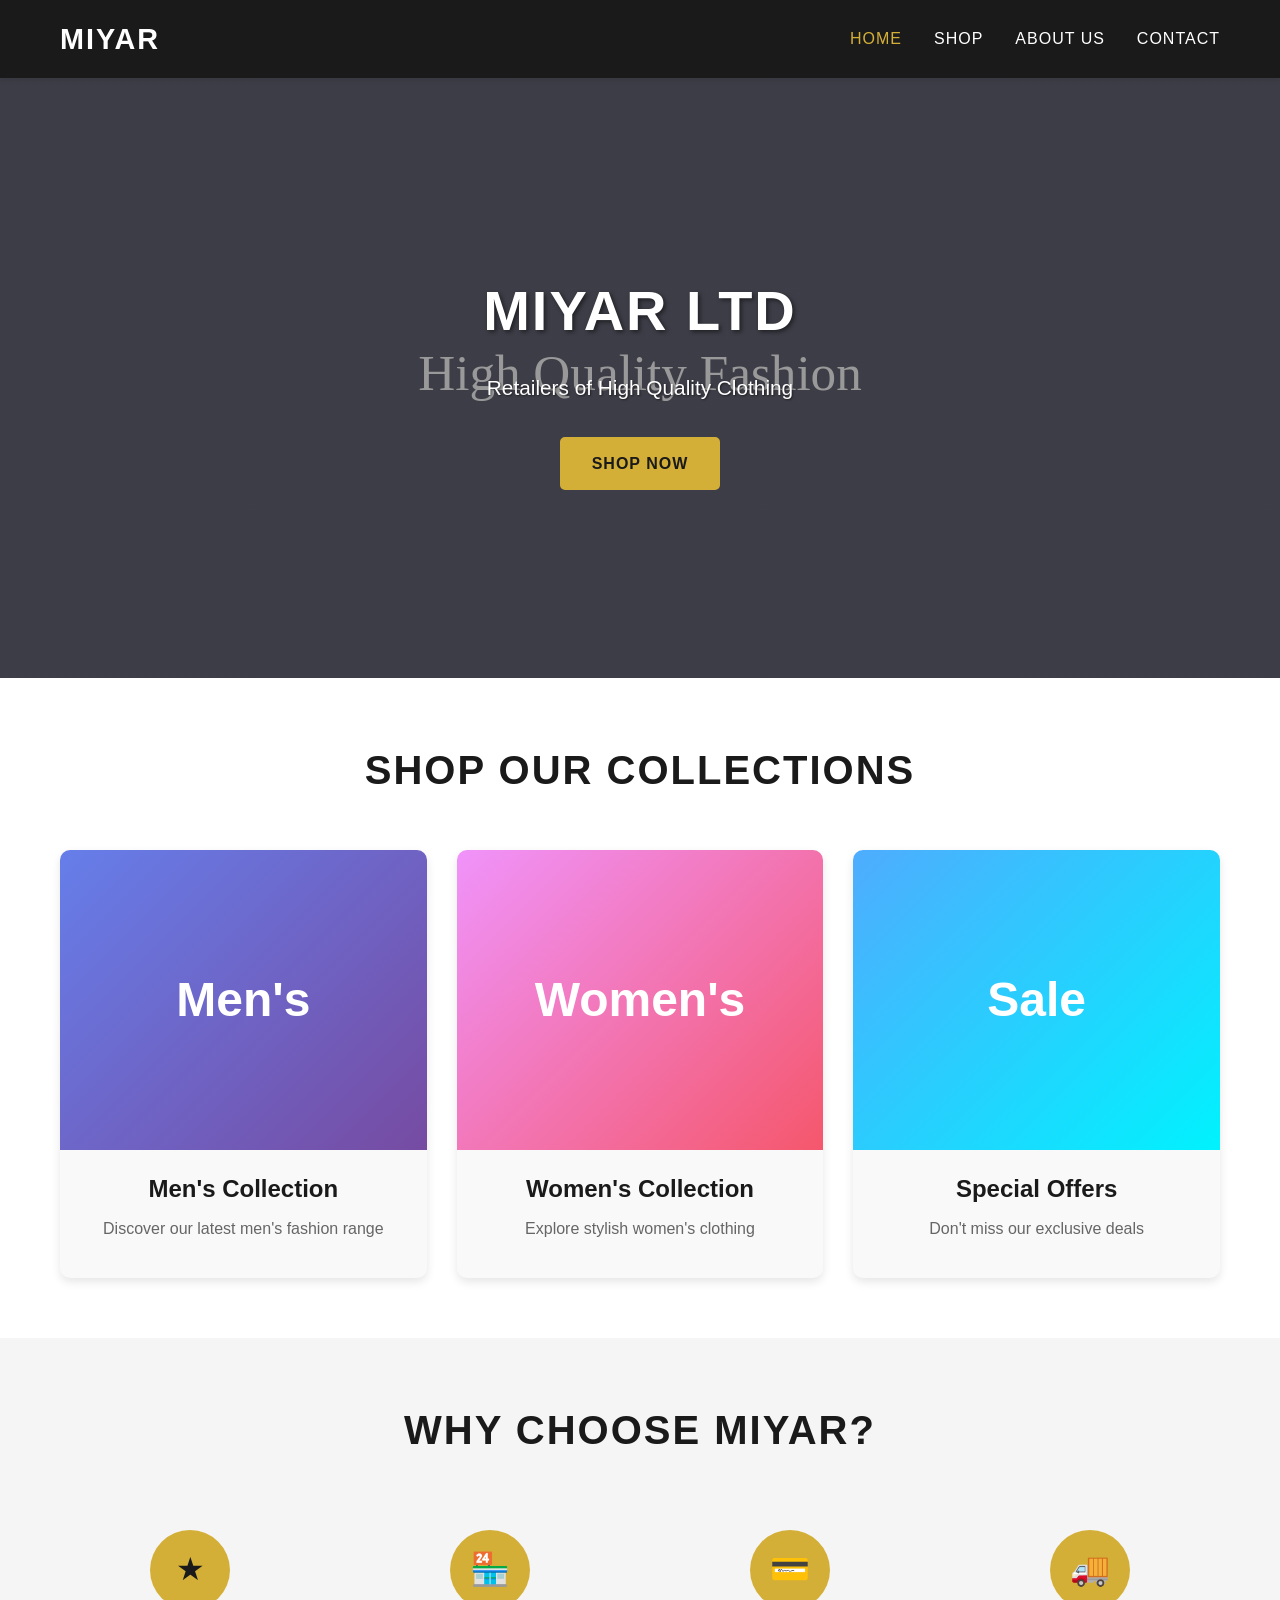
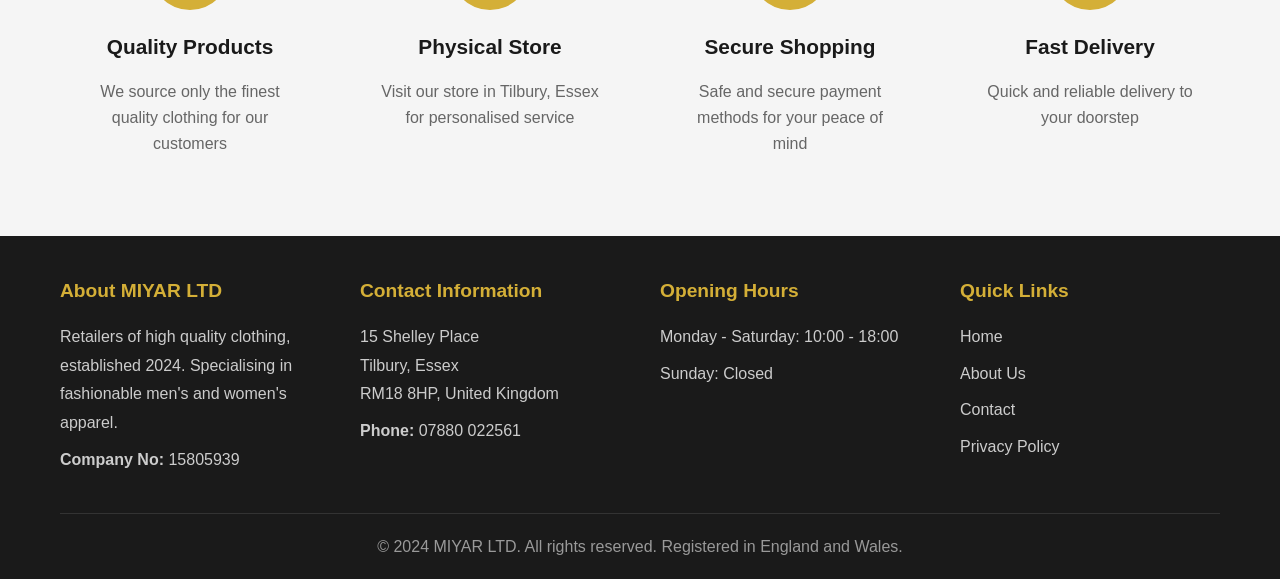
==== index.html @ 46262194 "Create MIYAR LTD website with complete pages - Add index.html with hero banner, product categories, " ====
<!DOCTYPE html>
<html lang="en">
<head>
    <meta charset="UTF-8">
    <meta name="viewport" content="width=device-width, initial-scale=1.0">
    <meta name="description" content="MIYAR LTD - Retailers of high quality clothing in Tilbury, Essex. Specialising in fashionable men's and women's apparel. Visit our store or shop online.">
    <meta name="keywords" content="clothing, fashion, retail, Tilbury, Essex, mens clothing, womens clothing, MIYAR">
    <link rel="canonical" href="http://miyar.uk/">
    <title>MIYAR LTD: Retailers of High Quality Clothing</title>
    <style>
        * {
            margin: 0;
            padding: 0;
            box-sizing: border-box;
        }

        body {
            font-family: 'Segoe UI', Tahoma, Geneva, Verdana, sans-serif;
            line-height: 1.6;
            color: #333;
            background-color: #fff;
        }

        /* Navigation */
        nav {
            background-color: #1a1a1a;
            padding: 1rem 0;
            box-shadow: 0 2px 5px rgba(0,0,0,0.1);
            position: sticky;
            top: 0;
            z-index: 1000;
        }

        nav .container {
            max-width: 1200px;
            margin: 0 auto;
            padding: 0 20px;
            display: flex;
            justify-content: space-between;
            align-items: center;
        }

        nav .logo {
            color: #fff;
            font-size: 1.8rem;
            font-weight: bold;
            text-decoration: none;
            letter-spacing: 2px;
        }

        nav ul {
            display: flex;
            list-style: none;
            gap: 2rem;
        }

        nav ul li a {
            color: #fff;
            text-decoration: none;
            font-size: 1rem;
            transition: color 0.3s;
            text-transform: uppercase;
            letter-spacing: 1px;
        }

        nav ul li a:hover,
        nav ul li a.active {
            color: #d4af37;
        }

        /* Hero Section */
        .hero {
            background: linear-gradient(rgba(0,0,0,0.4), rgba(0,0,0,0.4)),
                        url('data:image/svg+xml;utf8,<svg xmlns="http://www.w3.org/2000/svg" viewBox="0 0 1200 600"><rect fill="%23667" width="1200" height="600"/><text x="50%" y="50%" fill="%23fff" font-size="48" text-anchor="middle" dominant-baseline="middle">High Quality Fashion</text></svg>');
            background-size: cover;
            background-position: center;
            height: 600px;
            display: flex;
            align-items: center;
            justify-content: center;
            text-align: center;
            color: #fff;
        }

        .hero-content {
            max-width: 800px;
            padding: 0 20px;
        }

        .hero h1 {
            font-size: 3.5rem;
            margin-bottom: 1rem;
            text-shadow: 2px 2px 4px rgba(0,0,0,0.5);
            letter-spacing: 2px;
        }

        .hero p {
            font-size: 1.3rem;
            margin-bottom: 2rem;
            text-shadow: 1px 1px 2px rgba(0,0,0,0.5);
        }

        .btn {
            display: inline-block;
            padding: 12px 30px;
            background-color: #d4af37;
            color: #1a1a1a;
            text-decoration: none;
            border-radius: 5px;
            font-weight: bold;
            text-transform: uppercase;
            letter-spacing: 1px;
            transition: all 0.3s;
            border: 2px solid #d4af37;
        }

        .btn:hover {
            background-color: transparent;
            color: #d4af37;
        }

        /* Container */
        .container {
            max-width: 1200px;
            margin: 0 auto;
            padding: 0 20px;
        }

        /* Section */
        section {
            padding: 60px 0;
        }

        .section-title {
            text-align: center;
            font-size: 2.5rem;
            margin-bottom: 3rem;
            color: #1a1a1a;
            text-transform: uppercase;
            letter-spacing: 2px;
        }

        /* Categories Grid */
        .categories-grid {
            display: grid;
            grid-template-columns: repeat(auto-fit, minmax(300px, 1fr));
            gap: 30px;
            margin-top: 40px;
        }

        .category-card {
            background: #f9f9f9;
            border-radius: 10px;
            overflow: hidden;
            box-shadow: 0 4px 10px rgba(0,0,0,0.1);
            transition: transform 0.3s, box-shadow 0.3s;
            text-decoration: none;
            color: inherit;
        }

        .category-card:hover {
            transform: translateY(-5px);
            box-shadow: 0 8px 20px rgba(0,0,0,0.15);
        }

        .category-image {
            width: 100%;
            height: 300px;
            background: linear-gradient(135deg, #667eea 0%, #764ba2 100%);
            display: flex;
            align-items: center;
            justify-content: center;
            color: #fff;
            font-size: 3rem;
            font-weight: bold;
        }

        .category-card:nth-child(2) .category-image {
            background: linear-gradient(135deg, #f093fb 0%, #f5576c 100%);
        }

        .category-card:nth-child(3) .category-image {
            background: linear-gradient(135deg, #4facfe 0%, #00f2fe 100%);
        }

        .category-content {
            padding: 20px;
            text-align: center;
        }

        .category-content h3 {
            font-size: 1.5rem;
            margin-bottom: 0.5rem;
            color: #1a1a1a;
        }

        .category-content p {
            color: #666;
            margin-bottom: 1rem;
        }

        /* Features Section */
        .features {
            background-color: #f5f5f5;
        }

        .features-grid {
            display: grid;
            grid-template-columns: repeat(auto-fit, minmax(250px, 1fr));
            gap: 40px;
            margin-top: 40px;
        }

        .feature-item {
            text-align: center;
            padding: 20px;
        }

        .feature-icon {
            width: 80px;
            height: 80px;
            background-color: #d4af37;
            border-radius: 50%;
            display: flex;
            align-items: center;
            justify-content: center;
            margin: 0 auto 20px;
            font-size: 2rem;
            color: #1a1a1a;
        }

        .feature-item h3 {
            font-size: 1.3rem;
            margin-bottom: 1rem;
            color: #1a1a1a;
        }

        .feature-item p {
            color: #666;
        }

        /* Footer */
        footer {
            background-color: #1a1a1a;
            color: #fff;
            padding: 40px 0 20px;
        }

        .footer-content {
            display: grid;
            grid-template-columns: repeat(auto-fit, minmax(250px, 1fr));
            gap: 40px;
            margin-bottom: 30px;
        }

        .footer-section h3 {
            margin-bottom: 1rem;
            color: #d4af37;
            font-size: 1.2rem;
        }

        .footer-section p,
        .footer-section a {
            color: #ccc;
            text-decoration: none;
            display: block;
            margin-bottom: 0.5rem;
            line-height: 1.8;
        }

        .footer-section a:hover {
            color: #d4af37;
        }

        .footer-links {
            list-style: none;
        }

        .footer-links li {
            margin-bottom: 0.5rem;
        }

        .footer-bottom {
            text-align: center;
            padding-top: 20px;
            border-top: 1px solid #333;
            color: #999;
        }

        /* Responsive */
        @media (max-width: 768px) {
            nav .container {
                flex-direction: column;
                gap: 1rem;
            }

            nav ul {
                flex-wrap: wrap;
                justify-content: center;
                gap: 1rem;
            }

            .hero h1 {
                font-size: 2rem;
            }

            .hero p {
                font-size: 1rem;
            }

            .section-title {
                font-size: 2rem;
            }

            .categories-grid {
                grid-template-columns: 1fr;
            }
        }
    </style>
</head>
<body>
    <!-- Navigation -->
    <nav>
        <div class="container">
            <a href="index.html" class="logo">MIYAR</a>
            <ul>
                <li><a href="index.html" class="active">Home</a></li>
                <li><a href="#shop">Shop</a></li>
                <li><a href="about.html">About Us</a></li>
                <li><a href="contact.html">Contact</a></li>
            </ul>
        </div>
    </nav>

    <!-- Hero Section -->
    <section class="hero">
        <div class="hero-content">
            <h1>MIYAR LTD</h1>
            <p>Retailers of High Quality Clothing</p>
            <a href="#shop" class="btn">Shop Now</a>
        </div>
    </section>

    <!-- Categories Section -->
    <section id="shop">
        <div class="container">
            <h2 class="section-title">Shop Our Collections</h2>
            <div class="categories-grid">
                <a href="#" class="category-card">
                    <div class="category-image">Men's</div>
                    <div class="category-content">
                        <h3>Men's Collection</h3>
                        <p>Discover our latest men's fashion range</p>
                    </div>
                </a>
                <a href="#" class="category-card">
                    <div class="category-image">Women's</div>
                    <div class="category-content">
                        <h3>Women's Collection</h3>
                        <p>Explore stylish women's clothing</p>
                    </div>
                </a>
                <a href="#" class="category-card">
                    <div class="category-image">Sale</div>
                    <div class="category-content">
                        <h3>Special Offers</h3>
                        <p>Don't miss our exclusive deals</p>
                    </div>
                </a>
            </div>
        </div>
    </section>

    <!-- Features Section -->
    <section class="features">
        <div class="container">
            <h2 class="section-title">Why Choose MIYAR?</h2>
            <div class="features-grid">
                <div class="feature-item">
                    <div class="feature-icon">★</div>
                    <h3>Quality Products</h3>
                    <p>We source only the finest quality clothing for our customers</p>
                </div>
                <div class="feature-item">
                    <div class="feature-icon">🏪</div>
                    <h3>Physical Store</h3>
                    <p>Visit our store in Tilbury, Essex for personalised service</p>
                </div>
                <div class="feature-item">
                    <div class="feature-icon">💳</div>
                    <h3>Secure Shopping</h3>
                    <p>Safe and secure payment methods for your peace of mind</p>
                </div>
                <div class="feature-item">
                    <div class="feature-icon">🚚</div>
                    <h3>Fast Delivery</h3>
                    <p>Quick and reliable delivery to your doorstep</p>
                </div>
            </div>
        </div>
    </section>

    <!-- Footer -->
    <footer>
        <div class="container">
            <div class="footer-content">
                <div class="footer-section">
                    <h3>About MIYAR LTD</h3>
                    <p>Retailers of high quality clothing, established 2024. Specialising in fashionable men's and women's apparel.</p>
                    <p><strong>Company No:</strong> 15805939</p>
                </div>
                <div class="footer-section">
                    <h3>Contact Information</h3>
                    <p>15 Shelley Place<br>
                    Tilbury, Essex<br>
                    RM18 8HP, United Kingdom</p>
                    <p><strong>Phone:</strong> 07880 022561</p>
                </div>
                <div class="footer-section">
                    <h3>Opening Hours</h3>
                    <p>Monday - Saturday: 10:00 - 18:00</p>
                    <p>Sunday: Closed</p>
                </div>
                <div class="footer-section">
                    <h3>Quick Links</h3>
                    <ul class="footer-links">
                        <li><a href="index.html">Home</a></li>
                        <li><a href="about.html">About Us</a></li>
                        <li><a href="contact.html">Contact</a></li>
                        <li><a href="privacy.html">Privacy Policy</a></li>
                    </ul>
                </div>
            </div>
            <div class="footer-bottom">
                <p>&copy; 2024 MIYAR LTD. All rights reserved. Registered in England and Wales.</p>
            </div>
        </div>
    </footer>
</body>
</html>
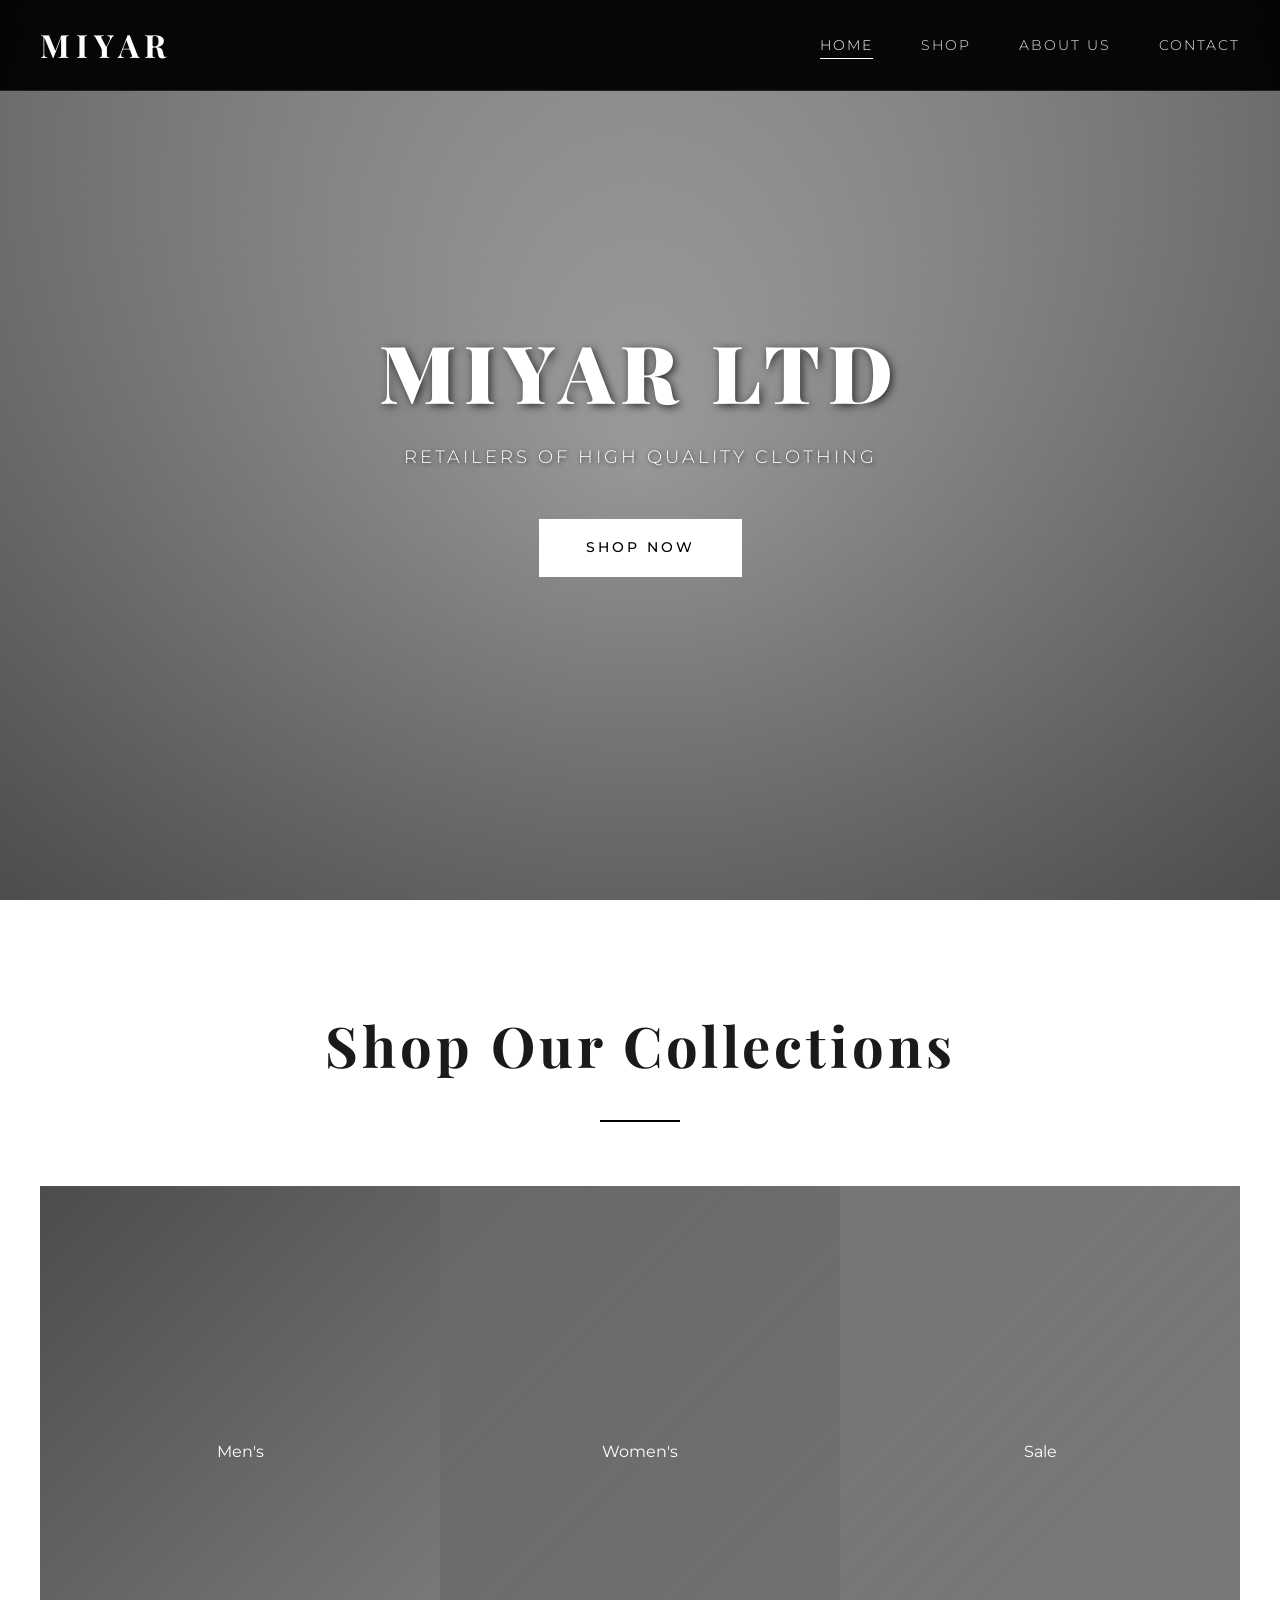
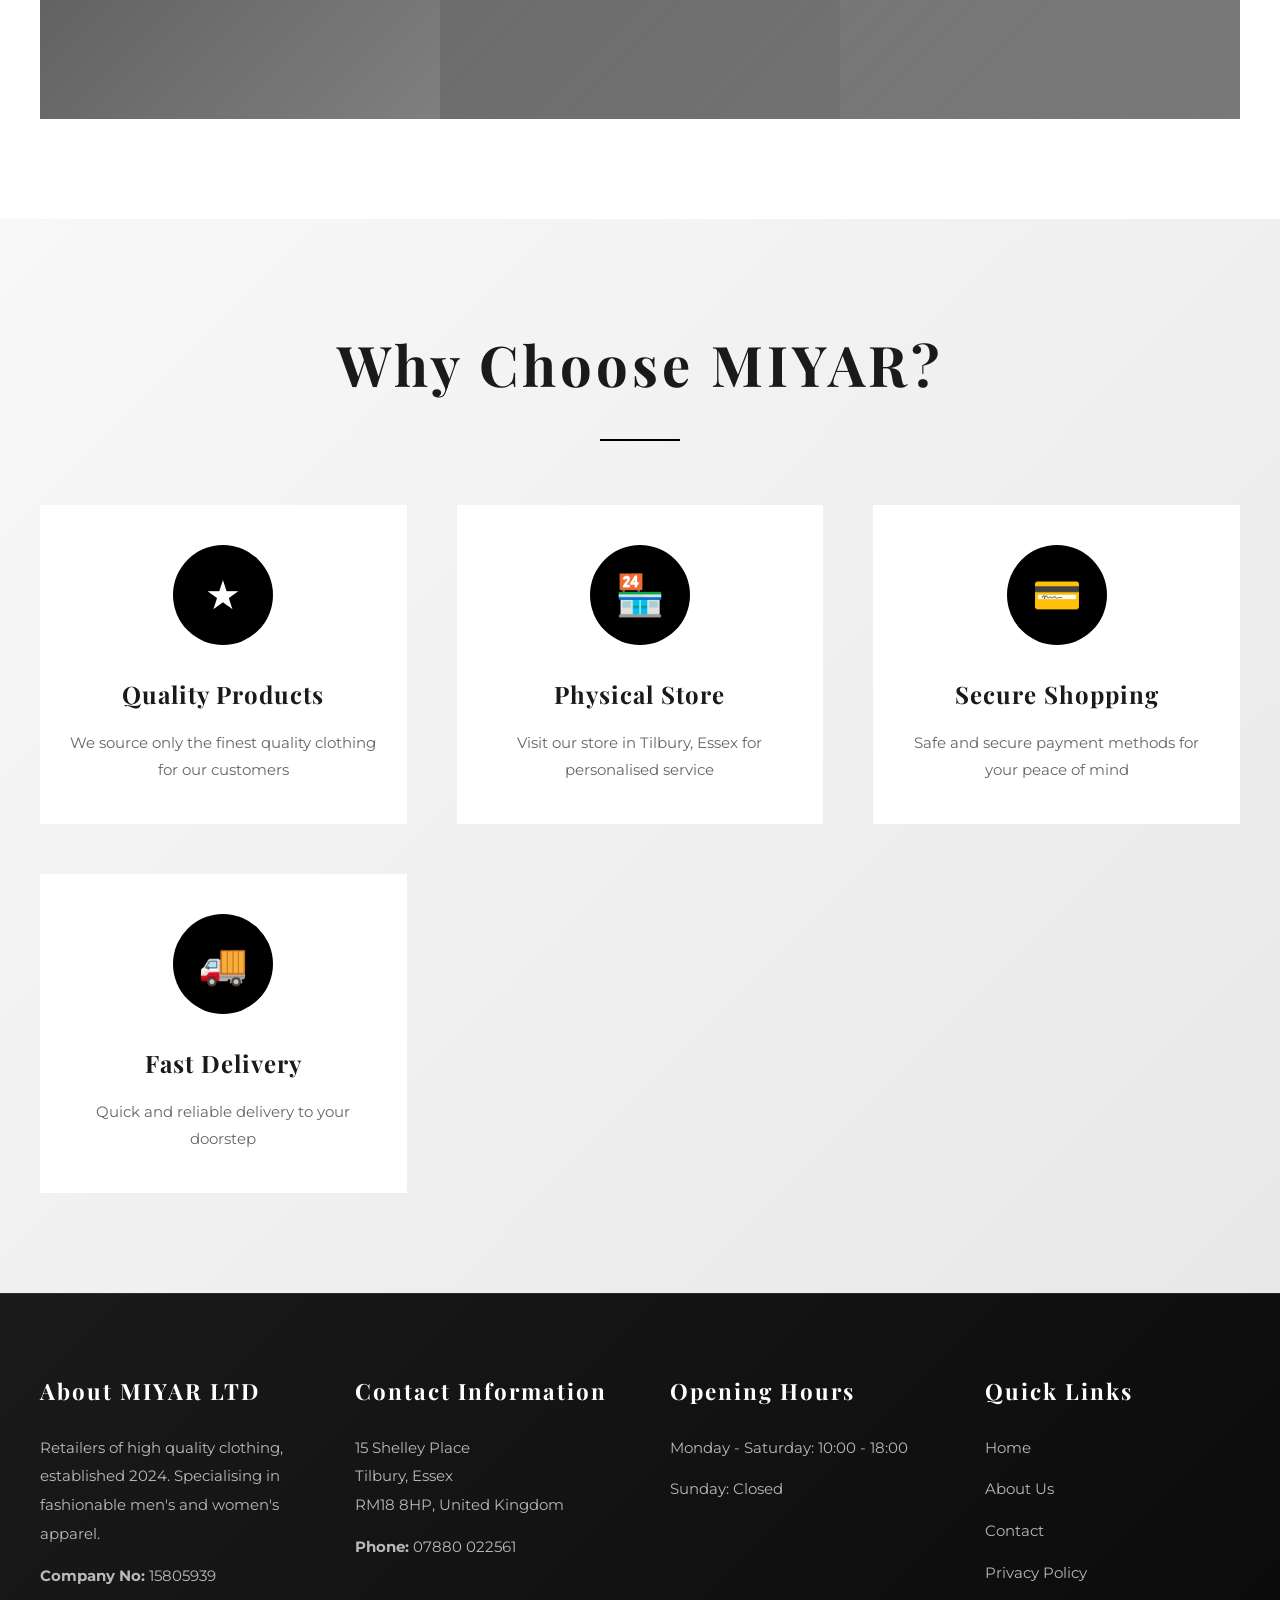
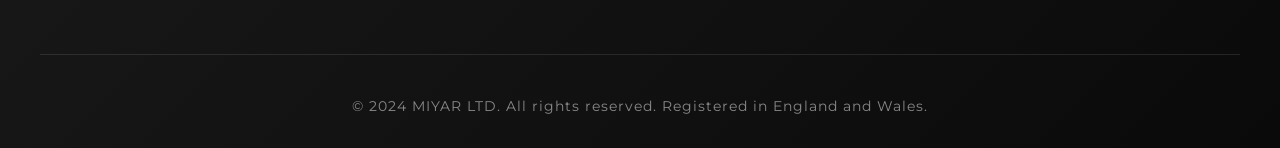
==== commit 4f790242: "Transform MIYAR website with sleek fashion store styling - Updated all pages (index, about, contact," ====
--- a/index.html
+++ b/index.html
@@ -7,6 +7,7 @@
     <meta name="keywords" content="clothing, fashion, retail, Tilbury, Essex, mens clothing, womens clothing, MIYAR">
     <link rel="canonical" href="http://miyar.uk/">
     <title>MIYAR LTD: Retailers of High Quality Clothing</title>
+    <link href="https://fonts.googleapis.com/css2?family=Playfair+Display:wght@400;600;700;900&family=Montserrat:wght@300;400;500;600&display=swap" rel="stylesheet">
     <style>
         * {
             margin: 0;
@@ -15,26 +16,29 @@
         }
 
         body {
-            font-family: 'Segoe UI', Tahoma, Geneva, Verdana, sans-serif;
+            font-family: 'Montserrat', sans-serif;
             line-height: 1.6;
-            color: #333;
+            color: #2c2c2c;
             background-color: #fff;
+            overflow-x: hidden;
         }
 
         /* Navigation */
         nav {
-            background-color: #1a1a1a;
-            padding: 1rem 0;
-            box-shadow: 0 2px 5px rgba(0,0,0,0.1);
-            position: sticky;
+            background: rgba(0, 0, 0, 0.95);
+            backdrop-filter: blur(10px);
+            padding: 1.2rem 0;
+            position: fixed;
+            width: 100%;
             top: 0;
             z-index: 1000;
+            border-bottom: 1px solid rgba(255, 255, 255, 0.1);
         }
 
         nav .container {
-            max-width: 1200px;
+            max-width: 1400px;
             margin: 0 auto;
-            padding: 0 20px;
+            padding: 0 40px;
             display: flex;
             justify-content: space-between;
             align-items: center;
@@ -42,234 +46,349 @@
 
         nav .logo {
             color: #fff;
-            font-size: 1.8rem;
-            font-weight: bold;
+            font-size: 2rem;
+            font-weight: 700;
             text-decoration: none;
-            letter-spacing: 2px;
+            letter-spacing: 6px;
+            font-family: 'Playfair Display', serif;
         }
 
         nav ul {
             display: flex;
             list-style: none;
-            gap: 2rem;
+            gap: 3rem;
         }
 
         nav ul li a {
-            color: #fff;
+            color: rgba(255, 255, 255, 0.9);
             text-decoration: none;
-            font-size: 1rem;
-            transition: color 0.3s;
+            font-size: 0.9rem;
+            transition: all 0.3s ease;
             text-transform: uppercase;
-            letter-spacing: 1px;
+            letter-spacing: 2px;
+            font-weight: 300;
+            position: relative;
+        }
+
+        nav ul li a::after {
+            content: '';
+            position: absolute;
+            bottom: -5px;
+            left: 0;
+            width: 0;
+            height: 1px;
+            background-color: #fff;
+            transition: width 0.3s ease;
+        }
+
+        nav ul li a:hover::after,
+        nav ul li a.active::after {
+            width: 100%;
         }
 
         nav ul li a:hover,
         nav ul li a.active {
-            color: #d4af37;
+            color: #fff;
         }
 
         /* Hero Section */
         .hero {
-            background: linear-gradient(rgba(0,0,0,0.4), rgba(0,0,0,0.4)),
-                        url('data:image/svg+xml;utf8,<svg xmlns="http://www.w3.org/2000/svg" viewBox="0 0 1200 600"><rect fill="%23667" width="1200" height="600"/><text x="50%" y="50%" fill="%23fff" font-size="48" text-anchor="middle" dominant-baseline="middle">High Quality Fashion</text></svg>');
+            background: linear-gradient(rgba(0,0,0,0.3), rgba(0,0,0,0.5)),
+                        url('https://i2-prod.glasgowlive.co.uk/incoming/article28412511.ece/ALTERNATES/s615/0_image001-2.png');
             background-size: cover;
             background-position: center;
-            height: 600px;
+            background-attachment: fixed;
+            height: 100vh;
             display: flex;
             align-items: center;
             justify-content: center;
             text-align: center;
             color: #fff;
+            position: relative;
+        }
+
+        .hero::before {
+            content: '';
+            position: absolute;
+            top: 0;
+            left: 0;
+            right: 0;
+            bottom: 0;
+            background: radial-gradient(circle at center, transparent 0%, rgba(0,0,0,0.4) 100%);
         }
 
         .hero-content {
-            max-width: 800px;
-            padding: 0 20px;
+            max-width: 900px;
+            padding: 0 40px;
+            position: relative;
+            z-index: 1;
+            animation: fadeInUp 1s ease;
+        }
+
+        @keyframes fadeInUp {
+            from {
+                opacity: 0;
+                transform: translateY(30px);
+            }
+            to {
+                opacity: 1;
+                transform: translateY(0);
+            }
         }
 
         .hero h1 {
-            font-size: 3.5rem;
-            margin-bottom: 1rem;
-            text-shadow: 2px 2px 4px rgba(0,0,0,0.5);
-            letter-spacing: 2px;
+            font-family: 'Playfair Display', serif;
+            font-size: 5rem;
+            margin-bottom: 1.5rem;
+            text-shadow: 2px 2px 8px rgba(0,0,0,0.7);
+            letter-spacing: 8px;
+            font-weight: 900;
+            line-height: 1.2;
         }
 
         .hero p {
-            font-size: 1.3rem;
-            margin-bottom: 2rem;
-            text-shadow: 1px 1px 2px rgba(0,0,0,0.5);
+            font-size: 1.1rem;
+            margin-bottom: 3rem;
+            text-shadow: 1px 1px 4px rgba(0,0,0,0.7);
+            letter-spacing: 3px;
+            font-weight: 300;
+            text-transform: uppercase;
         }
 
         .btn {
             display: inline-block;
-            padding: 12px 30px;
-            background-color: #d4af37;
-            color: #1a1a1a;
+            padding: 16px 45px;
+            background-color: #fff;
+            color: #000;
             text-decoration: none;
-            border-radius: 5px;
-            font-weight: bold;
+            border-radius: 0;
+            font-weight: 500;
             text-transform: uppercase;
-            letter-spacing: 1px;
-            transition: all 0.3s;
-            border: 2px solid #d4af37;
+            letter-spacing: 3px;
+            transition: all 0.4s ease;
+            border: 2px solid #fff;
+            font-size: 0.85rem;
         }
 
         .btn:hover {
             background-color: transparent;
-            color: #d4af37;
+            color: #fff;
+            transform: translateY(-2px);
+            box-shadow: 0 10px 30px rgba(255, 255, 255, 0.2);
         }
 
         /* Container */
         .container {
-            max-width: 1200px;
+            max-width: 1400px;
             margin: 0 auto;
-            padding: 0 20px;
+            padding: 0 40px;
         }
 
         /* Section */
         section {
-            padding: 60px 0;
+            padding: 100px 0;
         }
 
         .section-title {
             text-align: center;
-            font-size: 2.5rem;
-            margin-bottom: 3rem;
+            font-family: 'Playfair Display', serif;
+            font-size: 3.5rem;
+            margin-bottom: 4rem;
             color: #1a1a1a;
-            text-transform: uppercase;
-            letter-spacing: 2px;
+            letter-spacing: 4px;
+            font-weight: 700;
+            position: relative;
+        }
+
+        .section-title::after {
+            content: '';
+            display: block;
+            width: 80px;
+            height: 2px;
+            background: #000;
+            margin: 30px auto 0;
         }
 
         /* Categories Grid */
         .categories-grid {
             display: grid;
-            grid-template-columns: repeat(auto-fit, minmax(300px, 1fr));
-            gap: 30px;
-            margin-top: 40px;
+            grid-template-columns: repeat(3, 1fr);
+            gap: 0;
+            margin-top: 60px;
         }
 
         .category-card {
-            background: #f9f9f9;
-            border-radius: 10px;
+            position: relative;
             overflow: hidden;
-            box-shadow: 0 4px 10px rgba(0,0,0,0.1);
-            transition: transform 0.3s, box-shadow 0.3s;
             text-decoration: none;
-            color: inherit;
+            color: #fff;
+            aspect-ratio: 3/4;
+            transition: all 0.5s ease;
         }
 
         .category-card:hover {
-            transform: translateY(-5px);
-            box-shadow: 0 8px 20px rgba(0,0,0,0.15);
+            transform: scale(1.02);
+            z-index: 10;
         }
 
         .category-image {
             width: 100%;
-            height: 300px;
-            background: linear-gradient(135deg, #667eea 0%, #764ba2 100%);
+            height: 100%;
+            background: linear-gradient(135deg, rgba(0,0,0,0.7) 0%, rgba(0,0,0,0.5) 100%),
+                        url('https://i2-prod.glasgowlive.co.uk/incoming/article28412511.ece/ALTERNATES/s615/0_image001-2.png');
+            background-size: cover;
+            background-position: center;
             display: flex;
             align-items: center;
             justify-content: center;
-            color: #fff;
-            font-size: 3rem;
-            font-weight: bold;
+            position: relative;
+            transition: all 0.5s ease;
+        }
+
+        .category-card:hover .category-image {
+            transform: scale(1.1);
         }
 
         .category-card:nth-child(2) .category-image {
-            background: linear-gradient(135deg, #f093fb 0%, #f5576c 100%);
+            background: linear-gradient(135deg, rgba(40,40,40,0.7) 0%, rgba(20,20,20,0.6) 100%),
+                        url('https://i2-prod.glasgowlive.co.uk/incoming/article28412511.ece/ALTERNATES/s615/0_image001-2.png');
+            background-size: cover;
+            background-position: center;
         }
 
         .category-card:nth-child(3) .category-image {
-            background: linear-gradient(135deg, #4facfe 0%, #00f2fe 100%);
+            background: linear-gradient(135deg, rgba(60,60,60,0.7) 0%, rgba(30,30,30,0.6) 100%),
+                        url('https://i2-prod.glasgowlive.co.uk/incoming/article28412511.ece/ALTERNATES/s615/0_image001-2.png');
+            background-size: cover;
+            background-position: center;
         }
 
         .category-content {
-            padding: 20px;
+            position: absolute;
+            bottom: 0;
+            left: 0;
+            right: 0;
+            padding: 40px;
             text-align: center;
+            background: linear-gradient(to top, rgba(0,0,0,0.9) 0%, transparent 100%);
+            transform: translateY(20px);
+            opacity: 0;
+            transition: all 0.4s ease;
+        }
+
+        .category-card:hover .category-content {
+            transform: translateY(0);
+            opacity: 1;
         }
 
         .category-content h3 {
-            font-size: 1.5rem;
+            font-family: 'Playfair Display', serif;
+            font-size: 2rem;
             margin-bottom: 0.5rem;
-            color: #1a1a1a;
+            color: #fff;
+            letter-spacing: 2px;
         }
 
         .category-content p {
-            color: #666;
+            color: rgba(255,255,255,0.9);
             margin-bottom: 1rem;
+            font-size: 0.9rem;
+            letter-spacing: 1px;
         }
 
         /* Features Section */
         .features {
-            background-color: #f5f5f5;
+            background: linear-gradient(135deg, #f8f8f8 0%, #e8e8e8 100%);
         }
 
         .features-grid {
             display: grid;
-            grid-template-columns: repeat(auto-fit, minmax(250px, 1fr));
-            gap: 40px;
-            margin-top: 40px;
+            grid-template-columns: repeat(auto-fit, minmax(280px, 1fr));
+            gap: 50px;
+            margin-top: 60px;
         }
 
         .feature-item {
             text-align: center;
-            padding: 20px;
+            padding: 40px 30px;
+            background: #fff;
+            transition: all 0.3s ease;
+        }
+
+        .feature-item:hover {
+            transform: translateY(-10px);
+            box-shadow: 0 20px 40px rgba(0,0,0,0.1);
         }
 
         .feature-icon {
-            width: 80px;
-            height: 80px;
-            background-color: #d4af37;
+            width: 100px;
+            height: 100px;
+            background-color: #000;
             border-radius: 50%;
             display: flex;
             align-items: center;
             justify-content: center;
-            margin: 0 auto 20px;
-            font-size: 2rem;
-            color: #1a1a1a;
+            margin: 0 auto 30px;
+            font-size: 2.5rem;
+            color: #fff;
+            transition: all 0.3s ease;
+        }
+
+        .feature-item:hover .feature-icon {
+            transform: rotate(360deg);
         }
 
         .feature-item h3 {
-            font-size: 1.3rem;
+            font-family: 'Playfair Display', serif;
+            font-size: 1.5rem;
             margin-bottom: 1rem;
             color: #1a1a1a;
+            letter-spacing: 1px;
         }
 
         .feature-item p {
             color: #666;
+            font-size: 0.95rem;
+            line-height: 1.8;
         }
 
         /* Footer */
         footer {
-            background-color: #1a1a1a;
-            color: #fff;
-            padding: 40px 0 20px;
+            background: linear-gradient(135deg, #1a1a1a 0%, #0a0a0a 100%);
+            color: #fff;
+            padding: 80px 0 30px;
+            border-top: 1px solid rgba(255, 255, 255, 0.1);
         }
 
         .footer-content {
             display: grid;
             grid-template-columns: repeat(auto-fit, minmax(250px, 1fr));
-            gap: 40px;
-            margin-bottom: 30px;
+            gap: 60px;
+            margin-bottom: 50px;
         }
 
         .footer-section h3 {
-            margin-bottom: 1rem;
-            color: #d4af37;
-            font-size: 1.2rem;
+            font-family: 'Playfair Display', serif;
+            margin-bottom: 1.5rem;
+            color: #fff;
+            font-size: 1.4rem;
+            letter-spacing: 2px;
         }
 
         .footer-section p,
         .footer-section a {
-            color: #ccc;
+            color: rgba(255, 255, 255, 0.7);
             text-decoration: none;
             display: block;
-            margin-bottom: 0.5rem;
-            line-height: 1.8;
+            margin-bottom: 0.8rem;
+            line-height: 1.9;
+            transition: all 0.3s ease;
+            font-size: 0.95rem;
         }
 
         .footer-section a:hover {
-            color: #d4af37;
+            color: #fff;
+            padding-left: 5px;
         }
 
         .footer-links {
@@ -277,43 +396,99 @@
         }
 
         .footer-links li {
-            margin-bottom: 0.5rem;
+            margin-bottom: 0.8rem;
         }
 
         .footer-bottom {
             text-align: center;
-            padding-top: 20px;
-            border-top: 1px solid #333;
-            color: #999;
+            padding-top: 40px;
+            border-top: 1px solid rgba(255, 255, 255, 0.1);
+            color: rgba(255, 255, 255, 0.5);
+            font-size: 0.9rem;
+            letter-spacing: 1px;
         }
 
         /* Responsive */
+        @media (max-width: 1024px) {
+            .categories-grid {
+                grid-template-columns: 1fr;
+            }
+
+            .category-card {
+                aspect-ratio: 16/9;
+            }
+        }
+
         @media (max-width: 768px) {
             nav .container {
                 flex-direction: column;
                 gap: 1rem;
+                padding: 0 20px;
             }
 
             nav ul {
                 flex-wrap: wrap;
                 justify-content: center;
-                gap: 1rem;
-            }
-
+                gap: 1.5rem;
+            }
+
+            nav ul li a {
+                font-size: 0.8rem;
+            }
+
+            .hero {
+                background-attachment: scroll;
+                height: 100vh;
+                padding-top: 80px;
+            }
+
+            .hero h1 {
+                font-size: 2.5rem;
+                letter-spacing: 4px;
+            }
+
+            .hero p {
+                font-size: 0.9rem;
+                letter-spacing: 2px;
+            }
+
+            .section-title {
+                font-size: 2.5rem;
+                letter-spacing: 2px;
+            }
+
+            section {
+                padding: 60px 0;
+            }
+
+            .container {
+                padding: 0 20px;
+            }
+
+            .features-grid {
+                grid-template-columns: 1fr;
+                gap: 30px;
+            }
+        }
+
+        @media (max-width: 480px) {
             .hero h1 {
                 font-size: 2rem;
-            }
-
-            .hero p {
-                font-size: 1rem;
+                letter-spacing: 3px;
+            }
+
+            nav .logo {
+                font-size: 1.5rem;
+                letter-spacing: 4px;
             }
 
             .section-title {
                 font-size: 2rem;
             }
 
-            .categories-grid {
-                grid-template-columns: 1fr;
+            .btn {
+                padding: 14px 35px;
+                font-size: 0.75rem;
             }
         }
     </style>
